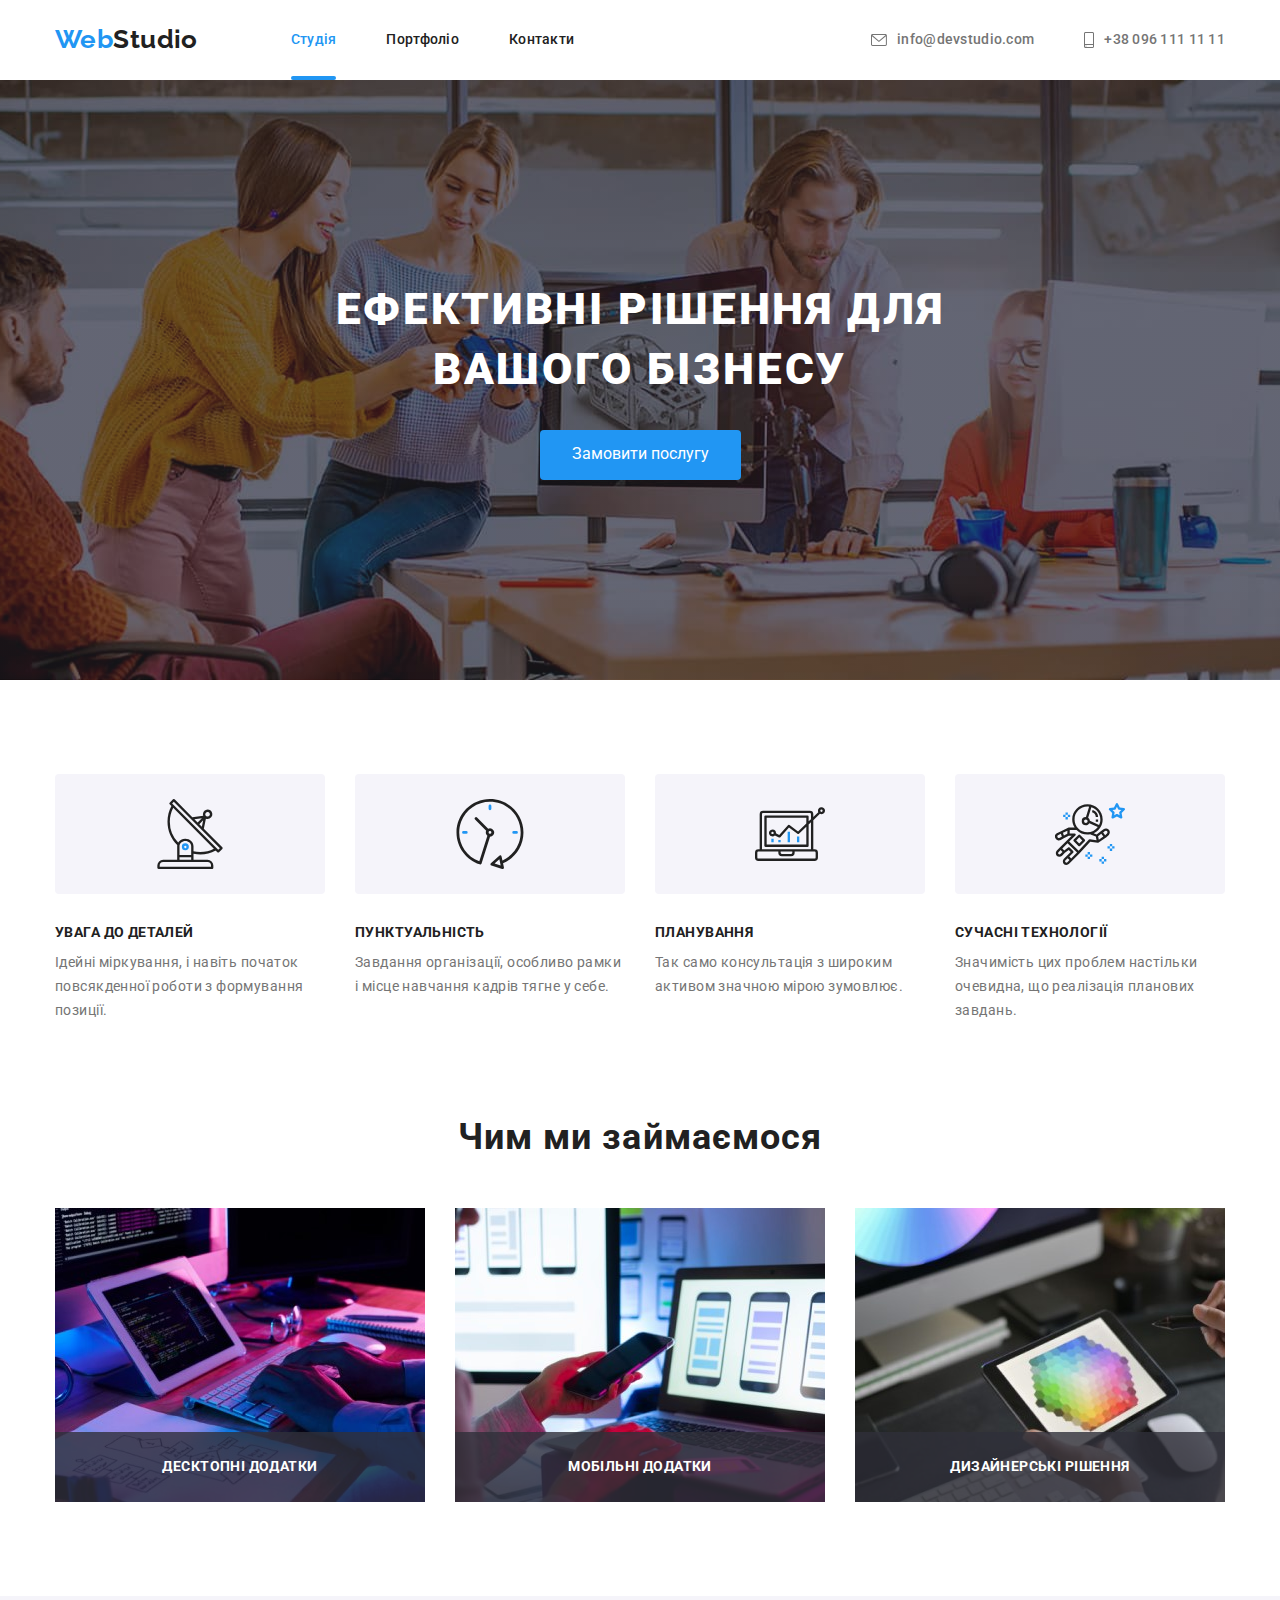
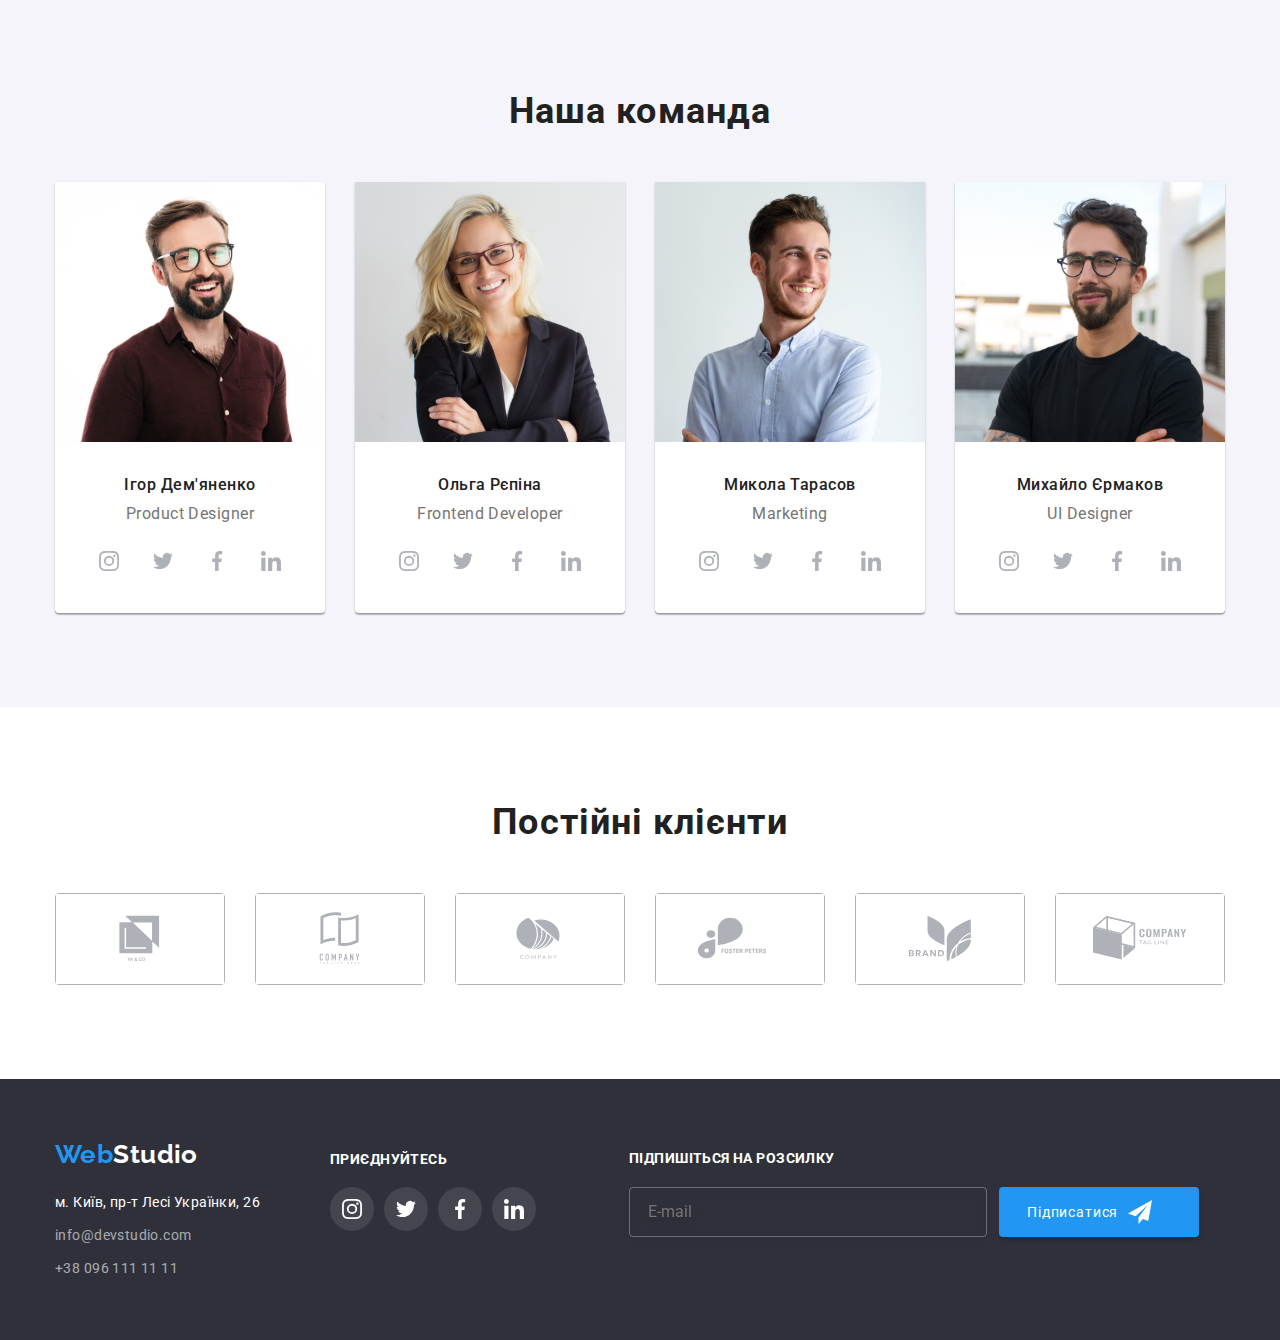
==== index.html @ 91bf2d8b "delete autofocus" ====
<!DOCTYPE html>
<html lang="uk">

<head>
  <meta charset="UTF-8" />
  <meta http-equiv="X-UA-Compatible" content="IE=edge" />
  <meta name="viewport" content="width=device-width, initial-scale=1.0" />
  <title>WebStudio</title>
  <link rel="preconnect" href="https://fonts.googleapis.com" />
  <link rel="preconnect" href="https://fonts.gstatic.com" crossorigin />
  <link href="https://fonts.googleapis.com/css2?family=Raleway:wght@700&family=Roboto:wght@400;500;700;900&display=swap"
    rel="stylesheet" />
  <link rel="stylesheet" href="./modern-normalize.css" />
  <link rel="stylesheet" href="./css/styles.css" />
</head>

<body>

  <header class="page-header">
    <div class="container">
      <a href="./index.html" class="logo page-header__logo">Web<span class="page-header__span">Studio</span></a>
      <nav class="page-header__nav">
        <ul class="page-header__list">
          <li class="page-header__item"><a href="./index.html" class="page-header__link page-header__current">Студія</a>
          </li>
          <li class="page-header__item"><a href="./portfolio.html" class="page-header__link">Портфоліо</a></li>
          <li class="page-header__item"><a href="#" class="page-header__link">Контакти</a></li>
        </ul>
      </nav>

      <div class="page-header__contacts">
        <ul class="page-header__list">
          <li class="page-header__item">
            <a href="mailto:info@devstudio.com" class="page-header__contact"><svg width="16" height="12"
                class="page-header__icon">
                <use href="./images/icons.svg#icon-envelope"></use>
              </svg>info@devstudio.com</a>
          </li>
          <li class="page-header__iteam">
            <a href="tel:+380961111111" class="page-header__contact"><svg width="10" height="16"
                class="page-header__icon">
                <use href="./images/icons.svg#icon-smartphone"></use>
              </svg>+38 096 111 11 11</a>
          </li>
        </ul>
      </div>
    </div>
  </header>

  <main>
    <section class="hero">
      <div class="container">
        <h1 class="hero__title">Ефективні рішення для вашого бізнесу</h1>
        <button data-modal-open type="button" class="button">Замовити послугу</button>
      </div>
    </section>

    <section class="features">
      <div class="container">
        <h2 class="visually-hidden">Наші особливості</h2>
        <ul class="features__list">
          <li class="features__item">
            <div class="features__bg">
              <svg height="70" width="70">
                <use href="./images/icons.svg#icon-antenna"></use>
              </svg>
            </div>
            <h3 class="features__title">Увага до деталей</h3>
            <p class="features__text">
              Ідейні міркування, і навіть початок повсякденної роботи з формування позиції.
            </p>
          </li>
          <li class="features__item">
            <div class="features__bg">
              <svg height="70" width="70">
                <use href="./images/icons.svg#icon-clock"></use>
              </svg>
            </div>
            <h3 class="features__title">Пунктуальність</h3>
            <p class="features__text">
              Завдання організації, особливо рамки і місце навчання кадрів тягне у себе.
            </p>
          </li>
          <li class="features__item">
            <div class="features__bg">
              <svg height="70" width="70">
                <use href="./images/icons.svg#icon-diagram"></use>
              </svg>
            </div>
            <h3 class="features__title">Планування</h3>
            <p class="features__text">
              Так само консультація з широким активом значною мірою зумовлює.
            </p>
          </li>
          <li class="features__item">
            <div class="features__bg">
              <svg height="70" width="70">
                <use href="./images/icons.svg#icon-astronaut"></use>
              </svg>
            </div>
            <h3 class="features__title">Сучасні технології</h3>
            <p class="features__text">
              Значимість цих проблем настільки очевидна, що реалізація планових завдань.
            </p>
          </li>
        </ul>
      </div>
    </section>

    <section class="about">
      <div class="container">
        <h2 class="about__title">Чим ми займаємося</h2>
        <ul class="about__list">
          <li class="about__item">
            <div class="about__img-box">
              <img src="./images/img_1.jpg" alt="Стіл клавіатура листок з блок схемою" width="370" height="294" />
              <p class="about__label">Десктопні додатки</p>
            </div>
          </li>
          <li class="about__item">
            <div class="about__img-box">
              <img src="./images/img_2.jpg" alt="Ноутбук з смарфоном" width="370" height="294" />
              <p class="about__label">Мобільні додатки</p>
            </div>
          </li>
          <li class="about__item">
            <div class="about__img-box">
              <img src="./images/img_3.jpg" alt="Планшет" width="370" height="294" />
              <p class="about__label">Дизайнерські рішення</p>
            </div>
          </li>
        </ul>
      </div>
    </section>

    <section class="team">
      <div class="container">
        <h2 class="team__title">Наша команда</h2>
        <ul class="team__list">
          <li class="team__item">
            <img src="./images/product_designer.jpg" alt="Product Designer" width="270" height="260" />
            <h3 class="team__subtitle">Ігор Дем'яненко</h3>
            <p class="team__text">Product Designer</p>
            <ul class="team__soclinks">
              <li class="team__soc-item">
                <a href="#" class="team__soclink">
                  <svg width="20" height="20" class="team__soc-icon">
                    <use href="./images/icons.svg#icon-instagram"></use>
                  </svg>
                </a>
              </li>
              <li class="team__soc-item">
                <a href="#" class="team__soclink"><svg width="20" height="20" class="team__soc-icon">
                    <use href="./images/icons.svg#icon-twitter"></use>
                  </svg></a>
              </li>
              <li class="team__soc-item">
                <a href="#" class="team__soclink"><svg width="20" height="20" class="team__soc-icon">
                    <use href="./images/icons.svg#icon-facebook"></use>
                  </svg></a>
              </li>
              <li class="team__soc-item">
                <a href="#" class="team__soclink"><svg width="20" height="20" class="team__soc-icon">
                    <use href="./images/icons.svg#icon-linkedin"></use>
                  </svg></a>
              </li>
            </ul>
          </li>
          <li class="team__item">
            <img src="./images/frontend_developer.jpg" alt="Frontend Developer" width="270" height="260" />
            <h3 class="team__subtitle">Ольга Рєпіна</h3>
            <p class="team__text">Frontend Developer</p>
            <ul class="team__soclinks">
              <li class="team__soc-item">
                <a href="#" class="team__soclink">
                  <svg width="20" height="20" class="team__soc-icon">
                    <use href="./images/icons.svg#icon-instagram"></use>
                  </svg>
                </a>
              </li>
              <li class="team__soc-item">
                <a href="#" class="team__soclink"><svg width="20" height="20" class="team__soc-icon">
                    <use href="./images/icons.svg#icon-twitter"></use>
                  </svg></a>
              </li>
              <li class="team__soc-item">
                <a href="#" class="team__soclink"><svg width="20" height="20" class="team__soc-icon">
                    <use href="./images/icons.svg#icon-facebook"></use>
                  </svg></a>
              </li>
              <li class="team__soc-item">
                <a href="#" class="team__soclink"><svg width="20" height="20" class="team__soc-icon">
                    <use href="./images/icons.svg#icon-linkedin"></use>
                  </svg></a>
              </li>
            </ul>
          </li>
          <li class="team__item">
            <img src="./images/marketing.jpg" alt="Marketing" width="270" height="260" />
            <h3 class="team__subtitle">Микола Тарасов</h3>
            <p class="team__text">Marketing</p>
            <ul class="team__soclinks">
              <li class="team__soc-item">
                <a href="#" class="team__soclink">
                  <svg width="20" height="20" class="team__soc-icon">
                    <use href="./images/icons.svg#icon-instagram"></use>
                  </svg>
                </a>
              </li>
              <li class="team__soc-item">
                <a href="#" class="team__soclink"><svg width="20" height="20" class="team__soc-icon">
                    <use href="./images/icons.svg#icon-twitter"></use>
                  </svg></a>
              </li>
              <li class="team__soc-item">
                <a href="#" class="team__soclink"><svg width="20" height="20" class="team__soc-icon">
                    <use href="./images/icons.svg#icon-facebook"></use>
                  </svg></a>
              </li>
              <li class="team__soc-item">
                <a href="#" class="team__soclink"><svg width="20" height="20" class="team__soc-icon">
                    <use href="./images/icons.svg#icon-linkedin"></use>
                  </svg></a>
              </li>
            </ul>
          </li>
          <li class="team__item">
            <img src="./images/ui_designer.jpg" alt="UI Designer" width="270" height="260" />
            <h3 class="team__subtitle">Михайло Єрмаков</h3>
            <p class="team__text">UI Designer</p>
            <ul class="team__soclinks">
              <li class="team__soc-item">
                <a href="#" class="team__soclink">
                  <svg width="20" height="20" class="team__soc-icon">
                    <use href="./images/icons.svg#icon-instagram"></use>
                  </svg>
                </a>
              </li>
              <li class="team__soc-item">
                <a href="#" class="team__soclink"><svg width="20" height="20" class="team__soc-icon">
                    <use href="./images/icons.svg#icon-twitter"></use>
                  </svg></a>
              </li>
              <li class="team__soc-item">
                <a href="#" class="team__soclink"><svg width="20" height="20" class="team__soc-icon">
                    <use href="./images/icons.svg#icon-facebook"></use>
                  </svg></a>
              </li>
              <li class="team__soc-item">
                <a href="#" class="team__soclink"><svg width="20" height="20" class="team__soc-icon">
                    <use href="./images/icons.svg#icon-linkedin"></use>
                  </svg></a>
              </li>
            </ul>
          </li>
        </ul>
      </div>
    </section>

    <!-- Section Постійні клієнти -->

    <section class="clients">
      <div class="container">
        <h2 class="clients__title">Постійні клієнти</h2>
        <ul class="clients__list">
          <li class="clients__item">
            <a href="#" class="clients__link"><svg width="106" height="60" class="clients__icon">
                <use href="./images/icons.svg#icon-logo1"></use>
              </svg></a>
          </li>
          <li class="clients__item">
            <a href="#" class="clients__link"><svg width="106" height="60" class="clients__icon">
                <use href="./images/icons.svg#icon-logo2"></use>
              </svg></a>
          </li>
          <li class="clients__item">
            <a href="#" class="clients__link"><svg width="106" height="60" class="clients__icon">
                <use href="./images/icons.svg#icon-logo3"></use>
              </svg></a>
          </li>
          <li class="clients__item">
            <a href="#" class="clients__link"><svg width="106" height="60" class="clients__icon">
                <use href="./images/icons.svg#icon-logo4"></use>
              </svg></a>
          </li>
          <li class="clients__item">
            <a href="#" class="clients__link"><svg width="106" height="60" class="clients__icon">
                <use href="./images/icons.svg#icon-logo5"></use>
              </svg></a>
          </li>
          <li class="clients__item">
            <a href="#" class="clients__link"><svg width="106" height="60" class="clients__icon">
                <use href="./images/icons.svg#icon-logo6"></use>
              </svg></a>
          </li>
        </ul>
      </div>
    </section>
  </main>

  <!-- Footer -->

  <footer class="page-footer">
    <div class="container page-footer__content">
      <div>
        <a href="./index.html" class="logo page-footer__logo">Web<span class="page-footer__span">Studio</span></a>
        <address>
          <ul>
            <li>
              <a href="https://goo.gl/maps/2g2dMhEdbESGkP2S8" class="page-footer__address">м. Київ, пр-т Лесі Українки,
                26</a>
            </li>
            <li>
              <a href="mailto:info@devstudio.com" class="page-footer__mail">info@devstudio.com</a>
            </li>
            <li>
              <a href="tel:+380961111111" class="page-footer__tel">+38 096 111 11 11</a>
            </li>
          </ul>
        </address>
      </div>

      <div class="page-footer__social">
        <h3 class="page-footer__title">приєднуйтесь</h3>
        <ul class="page-footer__soclist">
          <li class="page-footer__item">
            <a href="#" class="page-footer__soclink">
              <svg width="20" height="20">
                <use href="./images/icons.svg#icon-instagram"></use>
              </svg></a>
          </li>
          <li class="page-footer__item">
            <a href="#" class="page-footer__soclink"><svg width="20" height="20">
                <use href="./images/icons.svg#icon-twitter"></use>
              </svg></a>
          </li>
          <li class="page-footer__item">
            <a href="#" class="page-footer__soclink"><svg width="20" height="20">
                <use href="./images/icons.svg#icon-facebook"></use>
              </svg></a>
          </li>
          <li class="page-footer__item">
            <a href="#" class="page-footer__soclink"><svg width="20" height="20">
                <use href="./images/icons.svg#icon-linkedin"></use>
              </svg></a>
          </li>
        </ul>
      </div>

      <div class="page-footer__mailing">
        <h3 class="page-footer__mailing-title">Підпишіться на розсилку</h3>
        <form class="page-footer__mailing-form">
          <label>
            <input type="email" name="email" id="footer_email" placeholder="E-mail" />
          </label>
          <button type="submit" class="page-footer__mailing-btn">Підписатися<svg width="24" height="24"
              class="page-footer__mailing-icon">
              <use href="./images/icons.svg#icon-icon-send"></use>
            </svg></button>
        </form>
      </div>

    </div>
  </footer>

  <!-- Modal window, pop-up window, (pop-up) -->

  <div class="backdrop is-hidden" data-modal>
    <div class="modal">
      <div class="modal-form">
        <h3 class="email-modal-title">Залиште свої дані, ми вам передзвонимо</h3>
        <form class="modal-form-list">

          <label for="user_name" class="modal-label">Ім'я</label>
          <div class="form-field">
            <input type="text" name="username" id="user_name" class="modal-form-item" /><svg width="18" height="18"
              class="icon-form">
              <use href="./images/icons.svg#icon-person-black-18dp"></use>
            </svg>
          </div>

          <label for="user_tel" class="modal-label">Телефон</label>
          <div class="form-field">
            <input type="tel" name="phone_number" id="user_tel" class="modal-form-item" />
            <svg width="18" height="18" class="icon-form">
              <use href="./images/icons.svg#icon-phone-black-18dp"></use>
            </svg>
          </div>

          <label for="user_email" class="modal-label">Пошта</label>
          <div class="form-field">
            <input type="email" name="email" id="user_email" class="modal-form-item" />
            <svg width="18" height="18" class="icon-form">
              <use href="./images/icons.svg#icon-email-black-18dp"></use>
            </svg>
          </div>

          <label for="text" class="modal-label">Коментар
            <textarea name="feedback" class="modal-form-commit" placeholder="Введіть текст"></textarea>
          </label>

          <input type="checkbox" class="custom-checkbox" id="form-checkbox" name="chekboxform" value="yes" />
          <label for="form-checkbox" class="text-checkbox">Погоджуюся з розсилкою та приймаю <a href="#"
              class="form-link"> Умови
              договору</a></label>

          <button type="submit" class="btn-modal-form">Відправити</button>
        </form>
      </div>
      <button data-modal-close type="button" class="btn-modal"><svg width="11" height="11" class="btn-modal-icon">
          <use href="./images/icons.svg#icon-close-modal"></use>
        </svg>
      </button>
    </div>
  </div>

  <!-- Connect JavaScript to html -->

  <script src="./js/modal.js"></script>
</body>

</html>
---- css/styles.css ----
:root {
  --primary-text-color: #212121;
  --second-text-color: #757575;
  --primary-white-color: #fff;
  --second-blue-color: #2196f3;
}

p,
h1,
h2,
h3,
h4,
h5,
h6 {
  margin: 0px;
}

body {
  font-size: 14px;
  font-family: 'Roboto', sans-serif;
  letter-spacing: 0.03em;
  color: var(--primary-text-color);
  background-color: var(--primary-white-color);
}

a {
  color: inherit;
  text-decoration: none;
}

ul {
  margin: 0;
  padding-left: 0;
  list-style: none;
}

address {
  font-style: normal;
}

section {
  padding-bottom: 94px;
}

footer {
  background: #2f303a;
  color: var(--primary-white-color);
}

.container {
  width: 1200px;
  padding-left: 15px;
  padding-right: 15px;
  margin: 0 auto;
}

/* Header */

header .container {
  display: flex;
  align-items: center;
  justify-content: space-around;
}

.page-header--line {
  border-bottom: 1px solid #ececec;
}

.page-header__list {
  display: flex;
}

.page-header__list > li:not(:last-child) {
  margin-right: 50px;
}

/* Logo */

.logo {
  font-family: 'Raleway';
  font-weight: 700;
  font-size: 26px;
  line-height: 1.19;
  color: var(--second-blue-color);
}

.page-header__logo {
  padding-right: 93px;
  padding-top: 24px;
  padding-bottom: 25px;
}

.page-header__span {
  color: var(--primary-text-color);
}

.page-footer__span {
  color: var(--primary-white-color);
}

/* Header nav */

.page-header__link {
  position: relative;
  display: block;
  padding-top: 32px;
  padding-bottom: 32px;
  font-weight: 500;
  font-size: 14px;
  line-height: 1.14;
  letter-spacing: 0.02em;
  color: var(--primary-text-color);
}

.page-header__link:hover,
.page-header__link:focus {
  color: var(--second-blue-color);
  transition-duration: 250ms;
  transition-timing-function: cubic-bezier(0.4, 0, 0.2, 1);
}

.page-header__link:hover::after,
.page-header__link:focus::after {
  opacity: 1;
  transform: scaleX(1);
}

.page-header__link::after {
  display: block;
  position: absolute;
  content: '';
  left: 0;
  bottom: 0;
  width: 100%;
  height: 4px;
  background: var(--second-blue-color);
  border-radius: 2px;
  opacity: 0;
  transform: scaleX(0);
  transition: transform 250ms cubic-bezier(0.4, 0, 0.2, 1);
}

.page-header__current {
  color: var(--second-blue-color);
}

.page-header__current.page-header__link::after {
  opacity: 1;
  transform: scaleX(1);
}

.page-header__contacts {
  margin-left: auto;
}

.page-header__contact {
  display: flex;
  align-items: center;
  justify-content: center;
  font-family: 'Roboto';
  font-weight: 500;
  font-size: 14px;
  line-height: 1.14;
  letter-spacing: 0.02em;
  color: var(--second-text-color);
  border: none;
}

.page-header__icon {
  margin-right: 10px;
  padding: 0;
  fill: var(--second-text-color);
}

.page-header__contact:hover,
.page-header__contact:focus {
  color: var(--second-blue-color);
  transition-duration: 250ms;
  transition-timing-function: cubic-bezier(0.4, 0, 0.2, 1);
}

.page-header__contact:hover .page-header__icon,
.page-header__contact:focus .page-header__icon {
  fill: var(--second-blue-color);
  transition-duration: 250ms;
  transition-timing-function: cubic-bezier(0.4, 0, 0.2, 1);
}

/* Block hero */

.hero {
  margin: 0;
  padding-top: 200px;
  padding-bottom: 200px;
  text-align: center;
  background: #2f303a;
  background-image: linear-gradient(rgba(47, 48, 58, 0.4), rgba(47, 48, 58, 0.4)),
    url(../images/headerimg.jpg);
  background-repeat: no-repeat;
  background-position: center;
  background-size: cover;
}

.hero__title {
  font-weight: 900;
  font-size: 44px;
  line-height: 1.36;
  margin: auto;
  padding: 0;
  text-align: center;
  letter-spacing: 0.06em;
  text-transform: uppercase;
  max-width: 696px;
  color: var(--primary-white-color);
}

.button {
  background: var(--second-blue-color);
  color: var(--primary-white-color);
  border-radius: 4px;
  border: none;
  padding: 10px 32px 10px 32px;
  cursor: pointer;
  font-size: 16px;
  font-family: 'Roboto';
  text-align: center;
  height: 50px;
  margin-top: 30px;
}

.button:hover,
.button:focus {
  background: #188ce8;
  box-shadow: 0px 4px 4px rgba(0, 0, 0, 0.15);
  color: white;
  transition-duration: 250ms;
  transition-timing-function: cubic-bezier(0.4, 0, 0.2, 1);
}

/* Portfolio button */

.filters {
  display: flex;
  justify-content: center;
  padding-top: 94px;
  padding-bottom: 50px;
}

.filters > li:not(:last-child) {
  margin-right: 8px;
}

.filters__btn {
  background: #f5f4fa;
  color: #212121;
  border-radius: 4px;
  border: none;
  padding: 6px 22px 6px 22px;
  cursor: pointer;
  font-size: 16px;
  font-family: 'Roboto';
  text-align: center;
  height: 38px;
}

.filters__btn:hover,
.filters__btn:focus {
  background: var(--second-blue-color);
  box-shadow: 0px 4px 4px rgba(0, 0, 0, 0.15);
  color: var(--primary-white-color);
  transition-duration: 250ms;
  transition-timing-function: cubic-bezier(0.4, 0, 0.2, 1);
}

/* Block features */

.visually-hidden {
  position: absolute;
  white-space: nowrap;
  width: 1px;
  height: 1px;
  overflow: hidden;
  border: 0;
  padding: 0;
  clip: rect(0 0 0 0);
  clip-path: inset(50%);
  margin: -1px;
}

.features {
  padding-top: 94px;
}

.features__list {
  display: flex;
}

.features__list > li:not(:last-child) {
  margin-right: 30px;
}

.features__item {
  width: 270px;
}

.features__bg {
  display: flex;
  justify-content: center;
  align-items: center;
  height: 120px;
  width: 270px;
  background-color: #f5f4fa;
  margin-bottom: 30px;
  border-radius: 4px;
}

.features__title {
  font-weight: 700;
  font-size: 14px;
  line-height: 16px;
  letter-spacing: 0.03em;
  text-transform: uppercase;
  color: #212121;
}

.features__text {
  font-size: 14px;
  line-height: 24px;
  letter-spacing: 0.03em;
  color: #757575;
  margin-top: 10px;
}

/* Block about */

.about__title {
  font-weight: 700;
  font-size: 36px;
  line-height: 42px;
  text-align: center;
  letter-spacing: 0.03em;
  color: #212121;
  padding-bottom: 50px;
}

.about__list {
  display: flex;
}

.about__list > li:not(:last-child) {
  margin-right: 30px;
}

.about__item {
  position: relative;
  display: flex;
}

.about__img-box {
  display: flex;
}

.about__label {
  position: absolute;
  bottom: 0;
  padding-top: 27px;
  padding-bottom: 27px;
  width: 100%;
  font-weight: 700;
  line-height: 1.14;
  text-align: center;
  letter-spacing: 0.03em;
  text-transform: uppercase;
  color: var(--primary-white-color);
  background-color: rgba(47, 48, 58, 0.8);
}

/* Block team */

.team {
  background: #f5f4fa;
}

.team__title {
  font-weight: 700;
  font-size: 36px;
  line-height: 42px;
  text-align: center;
  letter-spacing: 0.03em;
  color: #212121;
  padding-bottom: 50px;
  padding-top: 94px;
}

.team__list {
  display: flex;
}

.team__list > li:not(:last-child) {
  margin-right: 30px;
}

.team__item {
  background: var(--primary-white-color);
  box-shadow: 0px 1px 3px rgba(0, 0, 0, 0.12), 0px 1px 1px rgba(0, 0, 0, 0.14),
    0px 2px 1px rgba(0, 0, 0, 0.2);
  border-radius: 0px 0px 4px 4px;
  text-align: center;
  padding-bottom: 30px;
  border-top: initial;
}

.team__subtitle {
  font-weight: 500;
  font-size: 16px;
  line-height: 19px;
  text-align: center;
  letter-spacing: 0.03em;
  color: #212121;
  padding-bottom: 10px;
  padding-top: 30px;
}

.team__text {
  font-weight: 400;
  font-size: 16px;
  line-height: 19px;
  text-align: center;
  letter-spacing: 0.03em;
  color: #757575;
  margin-bottom: 16px;
}

/* Block social links */

.team__soclinks {
  display: flex;
  justify-content: center;
  align-items: center;
}

.team__soc-item {
  width: 44px;
  height: 44px;
}

.team__soc-item:not(:last-child) {
  margin-right: 10px;
}

.team__soclink {
  width: 100%;
  height: 100%;
  display: flex;
  background-color: var(--primary-white-color);
  border-radius: 50%;
  justify-content: center;
  align-items: center;
}

.team__soclink:hover,
.team__soclink:focus {
  background-color: var(--second-blue-color);
  transition-duration: 250ms;
  transition-timing-function: cubic-bezier(0.4, 0, 0.2, 1);
}

.team__soclink:hover .team__soc-icon,
.team__soclink:focus .team__soc-icon {
  fill: var(--primary-white-color);
  transition-duration: 250ms;
  transition-timing-function: cubic-bezier(0.4, 0, 0.2, 1);
}

.team__soc-icon {
  fill: #afb1b8;
}

/* Block clients*/

.clients__title {
  font-weight: 700;
  font-size: 36px;
  line-height: 42px;
  text-align: center;
  letter-spacing: 0.03em;
  color: #212121;
  padding-bottom: 50px;
  padding-top: 94px;
}

.clients__list {
  display: flex;
  justify-content: center;
  align-items: center;
}

.clients__item {
  width: 170px;
  height: 92px;
  border: 1px solid #afb1b8;
  border-radius: 4px;
}

.clients__item:not(:last-child) {
  margin-right: 30px;
}

.clients__item:hover,
.clients__item:focus {
  border-color: var(--second-blue-color);
  transition-duration: 250ms;
  transition-timing-function: cubic-bezier(0.4, 0, 0.2, 1);
}

.clients__link {
  width: 100%;
  height: 100%;
  display: flex;
  background-color: var(--primary-white-color);
  color: #afb1b8;
  justify-content: center;
  align-items: center;
}

.clients__icon {
  fill: currentColor;
}

.clients__link:hover .clients__icon,
.clients__link:focus .clients__icon {
  fill: var(--second-blue-color);
  transition-duration: 250ms;
  transition-timing-function: cubic-bezier(0.4, 0, 0.2, 1);
}

/* Block */

.grid {
  display: flex;
  flex-wrap: wrap;
  column-gap: 30px;
  row-gap: 30px;
}

.grid__item {
  flex-basis: calc((100% - 60px) / 3);
}

.grid__item {
  display: block;
}

.grid__item:hover,
.grid__item:focus {
  box-shadow: 0px 1px 1px rgba(0, 0, 0, 0.12), 0px 4px 4px rgba(0, 0, 0, 0.06),
    1px 4px 6px rgba(0, 0, 0, 0.16);
  transition-duration: 250ms;
  transition-timing-function: cubic-bezier(0.4, 0, 0.2, 1);
}

.product__name {
  max-width: 370px;
  font-size: 18px;
  line-height: 36px;
  letter-spacing: 0.06em;
}

.product__tag {
  max-width: 370px;
  font-weight: 400;
  font-size: 16px;
  line-height: 30px;
  letter-spacing: 0.03em;
  color: #757575;
}

.grid__style {
  padding: 20px 24px 20px 24px;
  background: var(--primary-white-color);
  border: 1px solid #eeeeee;
  border-top-style: none;
}

.page-footer__content {
  display: flex;
}

.page-footer__logo {
  display: block;
  padding-top: 60px;
  padding-bottom: 20px;
}

.page-footer__address {
  display: block;
  padding-bottom: 9px;
  font-weight: 400;
  font-size: 14px;
  line-height: 24px;
  letter-spacing: 0.03em;
  color: var(--primary-white-color);
}

.page-footer__tel {
  display: block;
  padding-bottom: 60px;
  font-weight: 400;
  font-size: 14px;
  line-height: 24px;
  letter-spacing: 0.03em;
  color: rgba(255, 255, 255, 0.6);
}

.page-footer__mail {
  display: block;
  padding-bottom: 9px;
  font-weight: 400;
  font-size: 14px;
  line-height: 24px;
  letter-spacing: 0.03em;
  color: rgba(255, 255, 255, 0.6);
}

.page-footer__social {
  margin-top: 72px;
  margin-left: 70px;
  margin-bottom: 100px;
}

.page-footer__title {
  font-weight: 700;
  font-size: 14px;
  line-height: 16px;
  letter-spacing: 0.03em;
  text-transform: uppercase;
  color: var(--primary-white-color);
}

.page-footer__title {
  display: flex;
  margin-bottom: 20px;
}

.page-footer__soclist {
  display: flex;
  justify-content: center;
  align-items: center;
}

.page-footer__item {
  width: 44px;
  height: 44px;
}

.page-footer__item:not(:last-child) {
  margin-right: 10px;
}

.page-footer__soclink {
  width: 100%;
  height: 100%;
  display: flex;
  background-color: rgba(255, 255, 255, 0.1);
  fill: var(--primary-white-color);
  border-radius: 50%;
  justify-content: center;
  align-items: center;
}

.page-footer__soclink:hover,
.page-footer__soclink:focus {
  background-color: var(--second-blue-color);
  transition-duration: 250ms;
  transition-timing-function: cubic-bezier(0.4, 0, 0.2, 1);
}

.page-footer__mailing-form {
  display: flex;
  align-items: center;
  text-align: center;
  letter-spacing: 0.06em;
}

#footer_email {
  width: 358px;
  height: 50px;
  background-color: transparent;
  border: 1px solid rgba(255, 255, 255, 0.3);
  filter: drop-shadow(0px 4px 4px rgba(0, 0, 0, 0.15));
  border-radius: 4px;
  color: #fff;
  padding: 18px;
  margin-right: 12px;
  font-size: 16px;
}

/* Синій оверлей з текстом на картках сторінки Портфоліо */

.grid__box {
  position: relative;
  overflow: hidden;
}

.grid__overlay {
  position: absolute;
  width: 100%;
  height: 100%;
  background-color: rgba(33, 150, 243, 0.9);
  transform: translateY(101%);
  transition: transform 250ms;
}

.grid__box:hover .grid__overlay,
.grid__box:focus .grid__overlay {
  transform: translateY(0);
  transition-duration: 250ms;
  transition-timing-function: cubic-bezier(0.4, 0, 0.2, 1);
}

.grid__box-link:focus .grid__overlay {
  transform: translateY(0);
  transition-duration: 250ms;
  transition-timing-function: cubic-bezier(0.4, 0, 0.2, 1);
}

/* !-- Modal window, pop-up window, (pop-up) -- */

.backdrop {
  position: fixed;
  top: 0;
  left: 0;
  width: 100%;
  height: 100%;
  background-color: rgba(0, 0, 0, 0.2);
  transition: 250ms;
  transition-timing-function: cubic-bezier(0.4, 0, 0.2, 1);
}

.backdrop.is-hidden {
  opacity: 0;
  pointer-events: none;
}

.backdrop.is-hidden .modal {
  transform: translate(-50%, -50%) scale(0) translate(0, 100%) rotate(150deg);
  transition: 250ms;
  transition-timing-function: cubic-bezier(0.4, 0, 0.2, 1);
}

.modal {
  position: relative;
  left: 50%;
  top: 50%;
  transform: translate(-50%, -50%);
  width: 528px;
  min-height: 581px;
  padding: 40px;
  background: var(--primary-white-color);
  box-shadow: 0px 1px 3px rgba(0, 0, 0, 0.12), 0px 1px 1px rgba(0, 0, 0, 0.14),
    0px 2px 1px rgba(0, 0, 0, 0.2);
  border-radius: 4px;
  transition: 250ms;
  transition-timing-function: cubic-bezier(0.4, 0, 0.2, 1);
}

.email-modal-title {
  font-weight: 700;
  font-size: 20px;
  line-height: 1.15;
  text-align: center;
  letter-spacing: 0.03em;
  color: #212121;
  width: 100%;
  padding: 10px;
}

.modal-form-item {
  height: 40px;
  width: 100%;
  border: 1px solid rgba(33, 33, 33, 0.2);
  border-radius: 4px;
  padding-left: 42px;
  margin-top: 4px;
  margin-bottom: 10px;
  cursor: pointer;
}

.form-field {
  position: relative;
}

.form-field:focus-within {
  fill: var(--second-blue-color);
  transition: 250ms;
  transition-timing-function: cubic-bezier(0.4, 0, 0.2, 1);
}

.form-field:hover {
  fill: var(--second-blue-color);
  transition: 250ms;
  transition-timing-function: cubic-bezier(0.4, 0, 0.2, 1);
}

.modal-form-item:hover,
.modal-form-item:focus {
  border-color: var(--second-blue-color);
  outline: none;
  transition: 250ms;
  transition-timing-function: cubic-bezier(0.4, 0, 0.2, 1);
}

.modal-form-commit:hover,
.modal-form-commit:focus {
  border-color: #2196f3;
  outline: none;
  transition: 250ms;
  transition-timing-function: cubic-bezier(0.4, 0, 0.2, 1);
}

.icon-form {
  position: absolute;
  top: 25%;
  left: 12px;
}

.modal-form-commit {
  height: 120px;
  width: 100%;
  border: 1px solid rgba(33, 33, 33, 0.2);
  border-radius: 4px;
  cursor: pointer;
  margin-top: 4px;
  margin-bottom: 20px;
  resize: none;
}

.modal-form-commit {
  padding-top: 12px;
  padding-left: 16px;
  font-weight: 400;
  font-size: 12px;
  line-height: 1.16;
  letter-spacing: 0.01em;
  color: rgba(117, 117, 117, 0.5);
}

.modal-label {
  font-weight: 400;
  font-size: 12px;
  line-height: 1.16;
  letter-spacing: 0.01em;

  color: #757575;
}

.btn-modal-form {
  margin-left: 124px;
  margin-top: 30px;
  width: 200px;
  height: 50px;
  color: #fff;
  background: #2196f3;
  border-radius: 4px;
  cursor: pointer;
  border-color: transparent;
}

.btn-modal-form:hover,
.btn-modal-form:focus {
  box-shadow: 0px 4px 4px rgba(0, 0, 0, 0.15);
  transition: 250ms;
  transition-timing-function: cubic-bezier(0.4, 0, 0.2, 1);
}

.btn-modal {
  position: absolute;
  right: 8px;
  top: 8px;
  height: 30px;
  width: 30px;
  cursor: pointer;
  border-radius: 50%;
  border: 1px solid #afb1b8;
  background-color: transparent;
  display: flex;
  align-items: center;
  justify-content: center;
}

.btn-modal:hover,
.btn-modal:focus {
  fill: #2196f3;
  outline: none;
  transition: 250ms;
  transition-timing-function: cubic-bezier(0.4, 0, 0.2, 1);
}

/* stylization checkbox */

.custom-checkbox {
  position: absolute;
  z-index: -1;
  opacity: 0;
}

.custom-checkbox + label {
  display: inline-flex;
  align-items: center;
  padding-left: 14px;
  user-select: none;
}
.custom-checkbox + label::before {
  content: '';
  display: inline-block;
  width: 16px;
  height: 15px;
  flex-shrink: 0;
  flex-grow: 0;
  border: 2px solid #212121;
  border-radius: 2px;
  margin-right: 8px;
  cursor: pointer;
  background-repeat: no-repeat;
  background-position: center center;
  background-size: 50% 50%;
}

.custom-checkbox:hover + label::before,
.custom-checkbox:focus + label::before {
  border-color: var(--second-blue-color);
  transition: 250ms;
  transition-timing-function: cubic-bezier(0.4, 0, 0.2, 1);
}

.custom-checkbox:checked + label::before {
  background-size: contain;
  background-origin: border-box;
  border-color: transparent;
  background-image: url(../images/icon_check.svg);
}

.text-checkbox {
  height: 24px;
  font-weight: 400;
  font-size: 14px;
  line-height: 1.71;
  letter-spacing: 0.03em;
  color: #757575;
}

.form-link {
  margin-left: 4px;
  text-decoration-line: underline;
  color: #2196f3;
}

/* email-input */

.page-footer__mailing {
  padding-top: 72px;
  padding-left: 93px;
}

.page-footer__mailing-title {
  padding-bottom: 20px;
  font-weight: 700;
  font-size: 14px;
  line-height: 1.14;
  letter-spacing: 0.03em;
  text-transform: uppercase;
  color: #ffffff;
}

.page-footer__mailing-btn {
  display: flex;
  align-items: center;
  text-align: center;
  letter-spacing: 0.06em;
  padding-left: 28px;
  width: 200px;
  height: 50px;
  border: none;
  color: var(--primary-white-color);
  background: #2196f3;
  box-shadow: 0px 4px 4px rgba(0, 0, 0, 0.15);
  border-radius: 4px;
  cursor: pointer;
}

.page-footer__mailing-icon {
  margin-left: 10px;
}
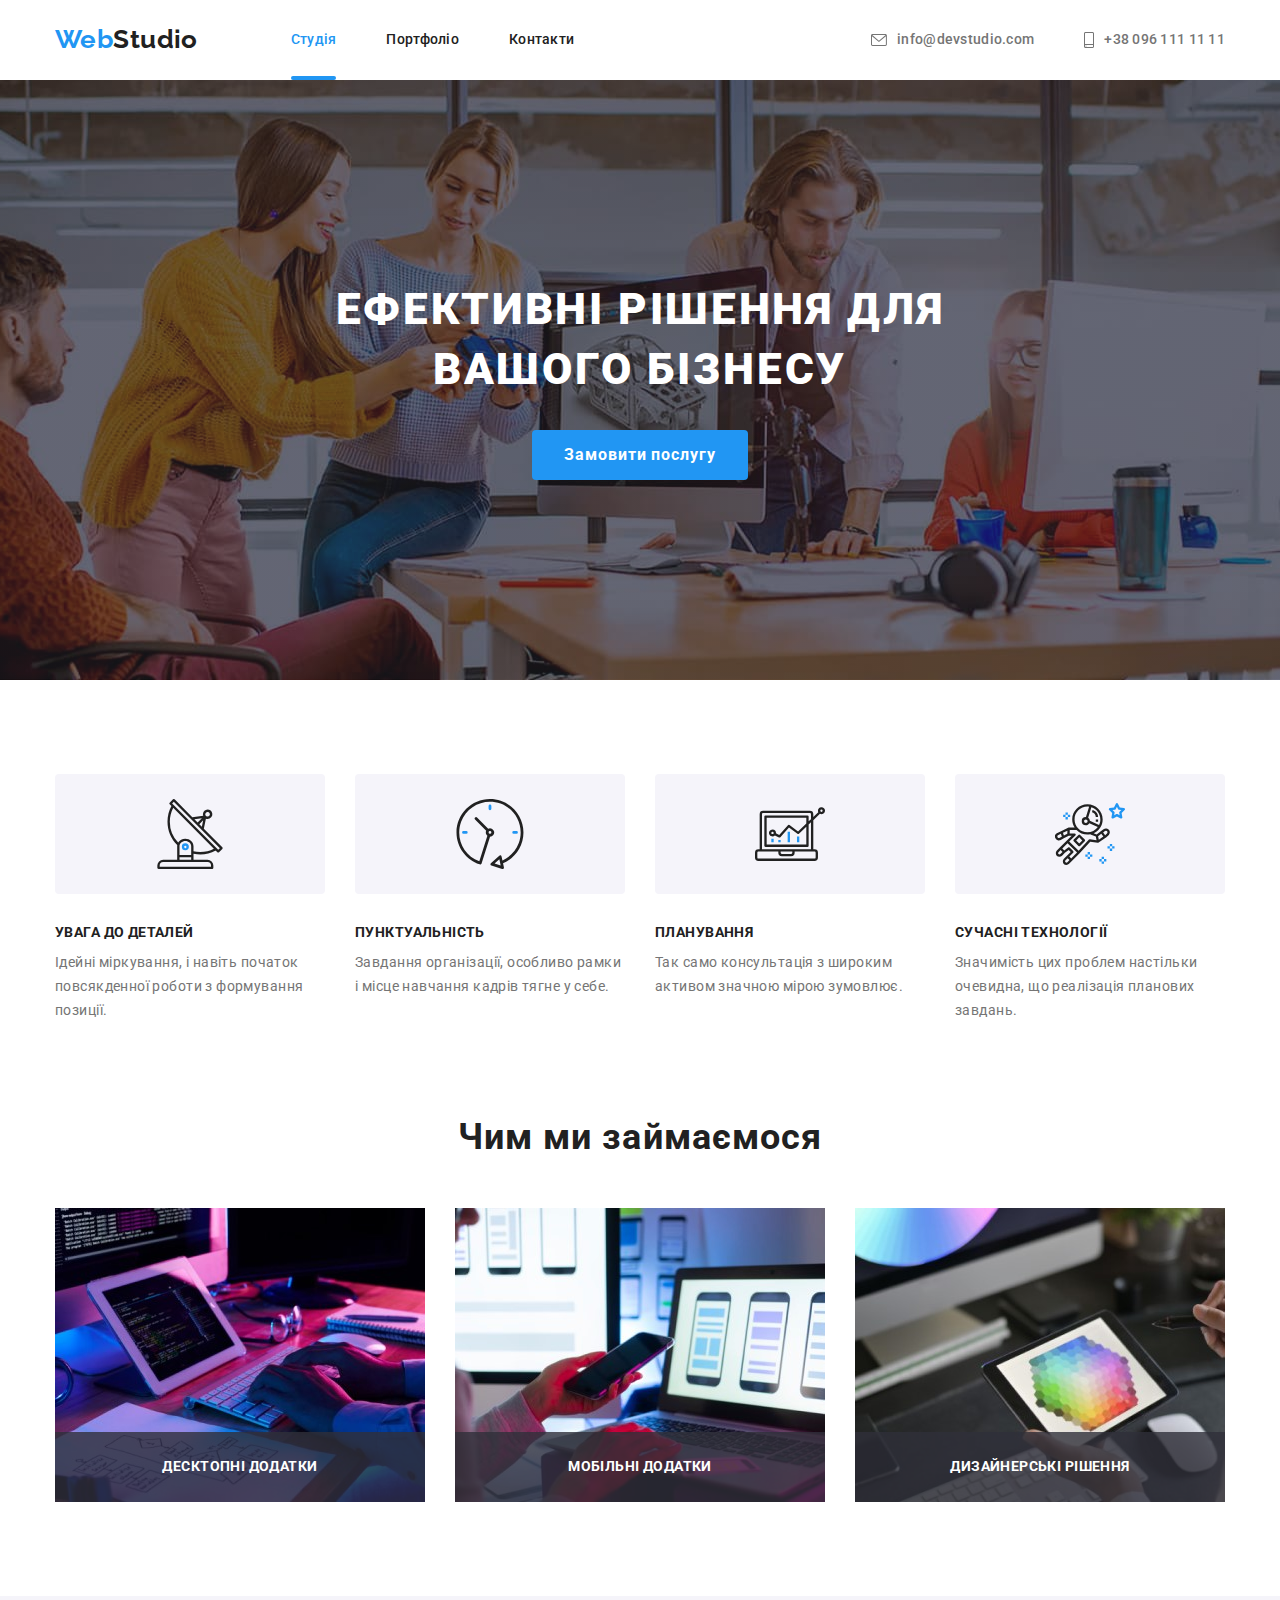
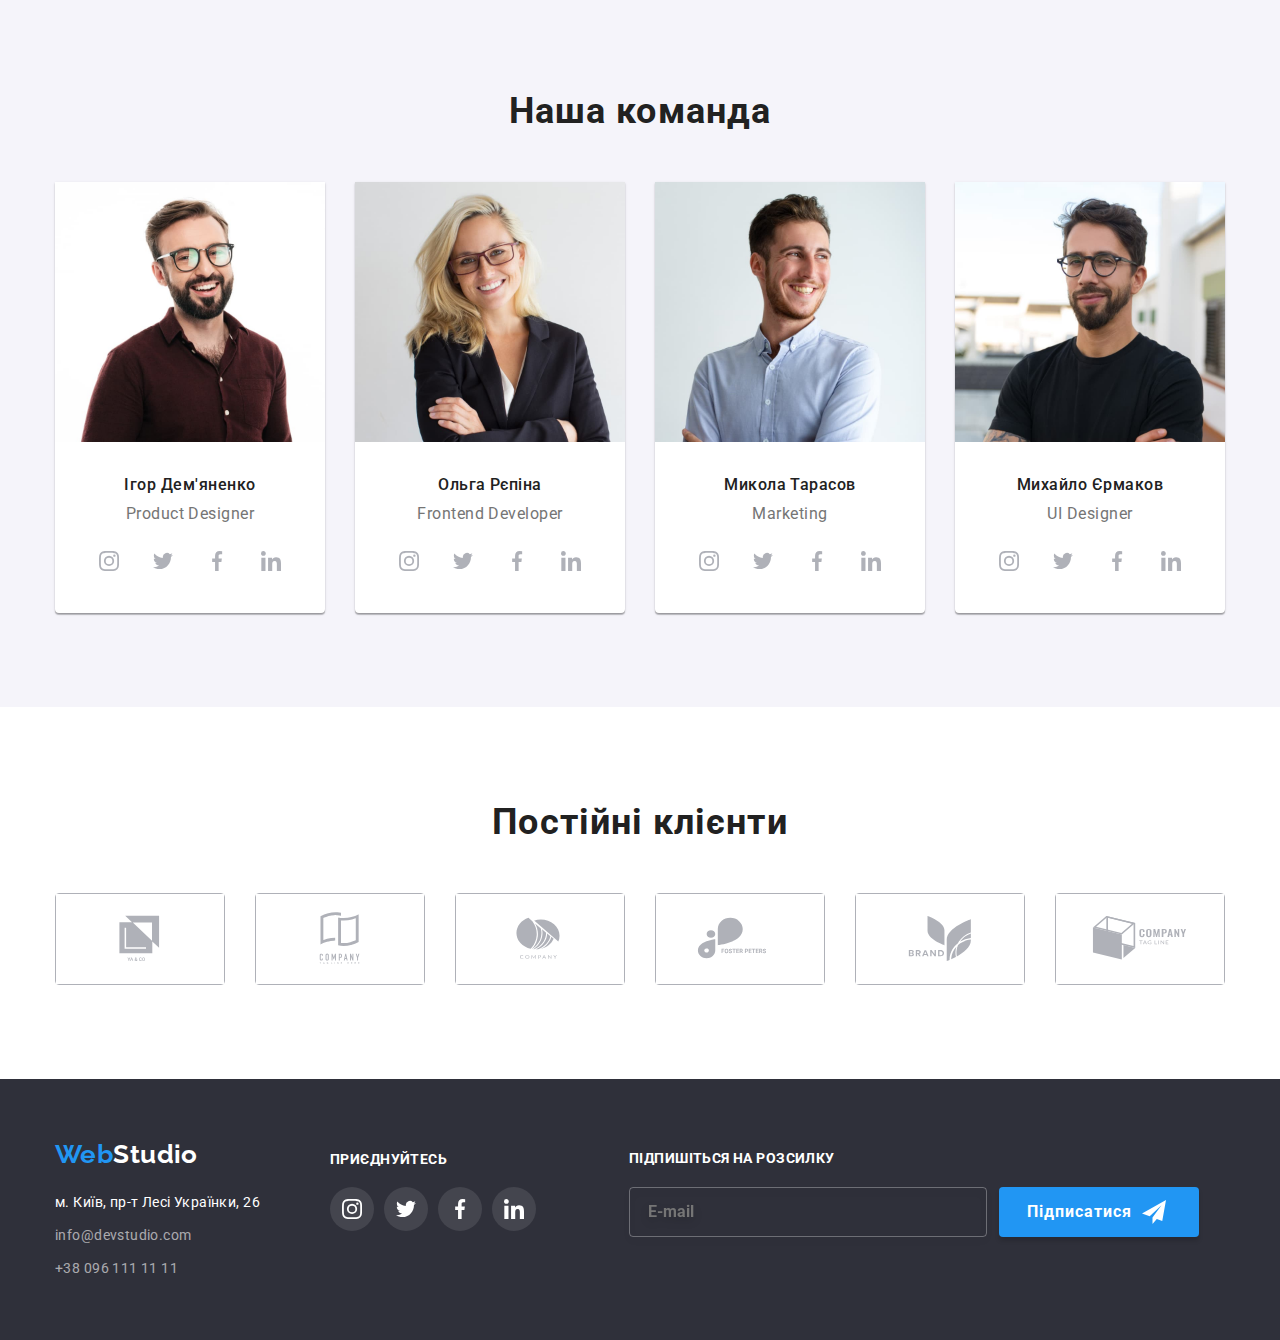
==== commit c17084c7: "edit" ====
--- a/index.html
+++ b/index.html
@@ -11,11 +11,10 @@
   <link href="https://fonts.googleapis.com/css2?family=Raleway:wght@700&family=Roboto:wght@400;500;700;900&display=swap"
     rel="stylesheet" />
   <link rel="stylesheet" href="./modern-normalize.css" />
-  <link rel="stylesheet" href="./css/styles.css" />
+  <link rel="stylesheet" href="./css/main.min.css" />
 </head>
 
 <body>
-
   <header class="page-header">
     <div class="container">
       <a href="./index.html" class="logo page-header__logo">Web<span class="page-header__span">Studio</span></a>
@@ -24,7 +23,7 @@
           <li class="page-header__item"><a href="./index.html" class="page-header__link page-header__current">Студія</a>
           </li>
           <li class="page-header__item"><a href="./portfolio.html" class="page-header__link">Портфоліо</a></li>
-          <li class="page-header__item"><a href="#" class="page-header__link">Контакти</a></li>
+          <li class="page-header__item"><a href="#contacts" class="page-header__link">Контакти</a></li>
         </ul>
       </nav>
 
@@ -301,7 +300,8 @@
   <!-- Footer -->
 
   <footer class="page-footer">
-    <div class="container page-footer__content">
+    <a name="contacts"></a>
+    <div class="container page-footer__contacts">
       <div>
         <a href="./index.html" class="logo page-footer__logo">Web<span class="page-footer__span">Studio</span></a>
         <address>
@@ -367,47 +367,43 @@
 
   <div class="backdrop is-hidden" data-modal>
     <div class="modal">
-      <div class="modal-form">
-        <h3 class="email-modal-title">Залиште свої дані, ми вам передзвонимо</h3>
-        <form class="modal-form-list">
-
-          <label for="user_name" class="modal-label">Ім'я</label>
-          <div class="form-field">
-            <input type="text" name="username" id="user_name" class="modal-form-item" /><svg width="18" height="18"
-              class="icon-form">
+      <div class="modal__form">
+        <h3 class="modal__title">Залиште свої дані, ми вам передзвонимо</h3>
+        <form class="modal__set">
+          <label for="user_name" class="modal__label">Ім'я</label>
+          <div class="modal__input-group">
+            <input type="text" name="username" id="user_name" class="modal__input" /><svg width="18" height="18"
+              class="modal__icon">
               <use href="./images/icons.svg#icon-person-black-18dp"></use>
             </svg>
           </div>
-
-          <label for="user_tel" class="modal-label">Телефон</label>
-          <div class="form-field">
-            <input type="tel" name="phone_number" id="user_tel" class="modal-form-item" />
-            <svg width="18" height="18" class="icon-form">
+          <label for="user_tel" class="modal__label">Телефон</label>
+          <div class="modal__input-group">
+            <input type="tel" name="phone_number" id="user_tel" class="modal__input" />
+            <svg width="18" height="18" class="modal__icon">
               <use href="./images/icons.svg#icon-phone-black-18dp"></use>
             </svg>
           </div>
-
-          <label for="user_email" class="modal-label">Пошта</label>
-          <div class="form-field">
-            <input type="email" name="email" id="user_email" class="modal-form-item" />
-            <svg width="18" height="18" class="icon-form">
+          <label for="user_email" class="modal__label">Пошта</label>
+          <div class="modal__input-group">
+            <input type="email" name="email" id="user_email" class="modal__input" />
+            <svg width="18" height="18" class="modal__icon">
               <use href="./images/icons.svg#icon-email-black-18dp"></use>
             </svg>
           </div>
-
-          <label for="text" class="modal-label">Коментар
-            <textarea name="feedback" class="modal-form-commit" placeholder="Введіть текст"></textarea>
+          <label for="text" class="modal__label">Коментар
+            <textarea name="feedback" class="modal__commit" placeholder="Введіть текст"></textarea>
           </label>
-
-          <input type="checkbox" class="custom-checkbox" id="form-checkbox" name="chekboxform" value="yes" />
-          <label for="form-checkbox" class="text-checkbox">Погоджуюся з розсилкою та приймаю <a href="#"
-              class="form-link"> Умови
-              договору</a></label>
-
-          <button type="submit" class="btn-modal-form">Відправити</button>
+          <label for="form-checkbox" class="checkbox">
+            <input type="checkbox" class="checkbox__input" id="form-checkbox" name="chekboxform" value="yes" />
+            <span class="checkbox__text">Погоджуюся з розсилкою та приймаю <a href="#" class="checkbox__link"> Умови
+                договору</a></span>
+          </label>
+          <button type="submit" class="modal__btn">Відправити</button>
         </form>
       </div>
-      <button data-modal-close type="button" class="btn-modal"><svg width="11" height="11" class="btn-modal-icon">
+      <button data-modal-close type="button" class="modal__btn-close"><svg width="11" height="11"
+          class="modal__btn-close-icon">
           <use href="./images/icons.svg#icon-close-modal"></use>
         </svg>
       </button>
--- a/css/main.min.css
+++ b/css/main.min.css
@@ -0,0 +1 @@
+p,h1,h2,h3,h4,h5,h6{margin:0px}body{font-size:14px;font-family:"Roboto",sans-serif;letter-spacing:.03em;color:#212121;background-color:#fff}a{color:inherit;text-decoration:none}ul{margin:0;padding-left:0;list-style:none}address{font-style:normal}section{padding-bottom:94px}footer{background:#2f303a;color:#fff}.container{width:1200px;padding-left:15px;padding-right:15px;margin:0 auto}header .container{display:flex;align-items:center;justify-content:space-around}.page-header--line{border-bottom:1px solid #ececec}.page-header__list{display:flex}.page-header__list>li:not(:last-child){margin-right:50px}.logo{font-family:"Raleway";font-weight:700;font-size:26px;line-height:1.19;color:#2196f3}.page-header__logo{padding-right:93px;padding-top:24px;padding-bottom:25px}.page-header__span{color:#212121}.page-footer__span{color:#fff}.page-header__link{position:relative;display:block;padding-top:32px;padding-bottom:32px;font-weight:500;font-size:14px;line-height:1.14;letter-spacing:.02em;color:#212121}.page-header__link:hover,.page-header__link:focus{color:#2196f3;transition-duration:250ms;transition-timing-function:cubic-bezier(0.4, 0, 0.2, 1)}.page-header__link:hover::after,.page-header__link:focus::after{opacity:1;transform:scaleX(1)}.page-header__link::after{display:block;position:absolute;content:"";left:0;bottom:0;width:100%;height:4px;background:#2196f3;border-radius:2px;opacity:0;transform:scaleX(0);transition:transform 250ms cubic-bezier(0.4, 0, 0.2, 1)}.page-header__current{color:#2196f3}.page-header__current.page-header__link::after{opacity:1;transform:scaleX(1)}.page-header__contacts{margin-left:auto}.page-header__contact{display:flex;align-items:center;justify-content:center;font-family:"Roboto";font-weight:500;font-size:14px;line-height:1.14;letter-spacing:.02em;color:#757575;border:none}.page-header__contact:hover,.page-header__contact:focus{color:#2196f3;transition-duration:250ms;transition-timing-function:cubic-bezier(0.4, 0, 0.2, 1)}.page-header__contact:hover .page-header__icon,.page-header__contact:focus .page-header__icon{fill:#2196f3;transition-duration:250ms;transition-timing-function:cubic-bezier(0.4, 0, 0.2, 1)}.page-header__icon{margin-right:10px;padding:0;fill:#757575}.hero{margin:0;padding-top:200px;padding-bottom:200px;text-align:center;background:#2f303a;background-image:linear-gradient(rgba(47, 48, 58, 0.4), rgba(47, 48, 58, 0.4)),url(../images/headerimg.jpg);background-repeat:no-repeat;background-position:center;background-size:cover}.hero__title{font-weight:900;font-size:44px;line-height:1.36;margin:auto;padding:0;text-align:center;letter-spacing:.06em;text-transform:uppercase;max-width:696px;color:#fff}.button{background:#2196f3;color:#fff;border-radius:4px;border:none;padding:10px 32px;cursor:pointer;font-family:"Roboto";font-weight:700;font-size:16px;line-height:1.87;letter-spacing:.06em;align-items:center;text-align:center;height:50px;margin-top:30px}.button:hover,.button:focus{background:#188ce8;box-shadow:0px 4px 4px rgba(0,0,0,.15);color:#fff;transition-duration:250ms;transition-timing-function:cubic-bezier(0.4, 0, 0.2, 1)}.visually-hidden{position:absolute;white-space:nowrap;width:1px;height:1px;overflow:hidden;border:0;padding:0;clip:rect(0 0 0 0);-webkit-clip-path:inset(50%);clip-path:inset(50%);margin:-1px}.features{padding-top:94px}.features__list{display:flex}.features__list>li:not(:last-child){margin-right:30px}.features__item{width:270px}.features__bg{display:flex;justify-content:center;align-items:center;height:120px;width:270px;background-color:#f5f4fa;margin-bottom:30px;border-radius:4px}.features__title{font-weight:700;font-size:14px;line-height:16px;letter-spacing:.03em;text-transform:uppercase;color:#212121}.features__text{font-weight:400;font-size:14px;line-height:24px;letter-spacing:.03em;color:#757575;margin-top:10px}.about__title{font-weight:700;font-size:36px;line-height:42px;text-align:center;letter-spacing:.03em;color:#212121;padding-bottom:50px}.about__list{display:flex}.about__list>li:not(:last-child){margin-right:30px}.about__item{position:relative;display:flex}.about__img-box{display:flex}.about__label{position:absolute;bottom:0;padding-top:27px;padding-bottom:27px;width:100%;font-weight:700;line-height:1.14;text-align:center;letter-spacing:.03em;text-transform:uppercase;color:#fff;background-color:rgba(47,48,58,.8)}.team{background:#f5f4fa}.team__title{font-weight:700;font-size:36px;line-height:42px;text-align:center;letter-spacing:.03em;color:#212121;padding-bottom:50px;padding-top:94px}.team__list{display:flex}.team__list>li:not(:last-child){margin-right:30px}.team__item{background:#fff;box-shadow:0px 1px 3px rgba(0,0,0,.12),0px 1px 1px rgba(0,0,0,.14),0px 2px 1px rgba(0,0,0,.2);border-radius:0px 0px 4px 4px;text-align:center;padding-bottom:30px;border-top:initial}.team__subtitle{font-weight:500;font-size:16px;line-height:19px;text-align:center;letter-spacing:.03em;color:#212121;padding-bottom:10px;padding-top:30px}.team__text{font-weight:400;font-size:16px;line-height:19px;text-align:center;letter-spacing:.03em;color:#757575;margin-bottom:16px}.team__soclinks{display:flex;justify-content:center;align-items:center}.team__soc-item{width:44px;height:44px}.team__soc-item:not(:last-child){margin-right:10px}.team__soclink{width:100%;height:100%;display:flex;background-color:#fff;border-radius:50%;justify-content:center;align-items:center}.team__soclink:hover,.team__soclink:focus{background-color:#2196f3;transition-duration:250ms;transition-timing-function:cubic-bezier(0.4, 0, 0.2, 1)}.team__soclink:hover .team__soc-icon,.team__soclink:focus .team__soc-icon{fill:#fff;transition-duration:250ms;transition-timing-function:cubic-bezier(0.4, 0, 0.2, 1)}.team__soc-icon{fill:#afb1b8}.clients__title{font-weight:700;font-size:36px;line-height:42px;text-align:center;letter-spacing:.03em;color:#212121;padding-bottom:50px;padding-top:94px}.clients__list{display:flex;justify-content:center;align-items:center}.clients__item{width:170px;height:92px;border:1px solid #afb1b8;border-radius:4px}.clients__item:hover,.clients__item:focus{border-color:#2196f3;transition-duration:250ms;transition-timing-function:cubic-bezier(0.4, 0, 0.2, 1)}.clients__item:not(:last-child){margin-right:30px}.clients__link{width:100%;height:100%;display:flex;background-color:#fff;color:#afb1b8;justify-content:center;align-items:center}.clients__link:hover .clients__icon,.clients__link:focus .clients__icon{fill:#2196f3;transition-duration:250ms;transition-timing-function:cubic-bezier(0.4, 0, 0.2, 1)}.clients__icon{fill:currentColor}.filters{display:flex;justify-content:center;padding-top:94px;padding-bottom:50px}.filters>li:not(:last-child){margin-right:8px}.filters__btn{background:#f5f4fa;color:#212121;border-radius:4px;border:none;padding:6px 22px 6px 22px;cursor:pointer;font-weight:500;font-size:16px;font-family:"Roboto";text-align:center;height:38px}.filters__btn:hover,.filters__btn:focus{background:#2196f3;box-shadow:0px 4px 4px rgba(0,0,0,.15);color:#fff;transition-duration:250ms;transition-timing-function:cubic-bezier(0.4, 0, 0.2, 1)}.grid{display:flex;flex-wrap:wrap;-moz-column-gap:30px;column-gap:30px;row-gap:30px}.grid__item{flex-basis:calc((100% - 60px)/3)}.grid__item{display:block}.grid__item:hover,.grid__item:focus{box-shadow:0px 1px 1px rgba(0,0,0,.12),0px 4px 4px rgba(0,0,0,.06),1px 4px 6px rgba(0,0,0,.16);transition-duration:250ms;transition-timing-function:cubic-bezier(0.4, 0, 0.2, 1)}.grid__subtitle{max-width:370px;font-size:18px;line-height:36px;letter-spacing:.06em}.grid__text{max-width:370px;font-weight:400;font-size:16px;line-height:30px;letter-spacing:.03em;color:#757575}.grid__style{padding:20px 24px 20px 24px;background:#fff;border:1px solid #eee;border-top-style:none}.grid__box{position:relative;overflow:hidden}.grid__box:hover .grid__overlay,.grid__box:focus .grid__overlay{transform:translateY(0);transition-duration:250ms;transition-timing-function:cubic-bezier(0.4, 0, 0.2, 1)}.grid__overlay{position:absolute;width:100%;height:100%;background-color:rgba(33,150,243,.9);transform:translateY(101%);transition:transform 250ms}.grid__box-link:focus .grid__overlay{transform:translateY(0);transition-duration:250ms;transition-timing-function:cubic-bezier(0.4, 0, 0.2, 1)}.page-footer__contacts{display:flex}.page-footer__logo{display:block;padding-top:60px;padding-bottom:20px}.page-footer__address{display:block;padding-bottom:9px;font-weight:400;font-size:14px;line-height:24px;letter-spacing:.03em;color:#fff}.page-footer__tel{display:block;padding-bottom:60px;font-weight:400;font-size:14px;line-height:24px;letter-spacing:.03em;color:rgba(255,255,255,.6)}.page-footer__mail{display:block;padding-bottom:9px;font-weight:400;font-size:14px;line-height:24px;letter-spacing:.03em;color:rgba(255,255,255,.6)}.page-footer__social{margin-top:72px;margin-left:70px;margin-bottom:100px}.page-footer__title{font-weight:700;font-size:14px;line-height:16px;letter-spacing:.03em;text-transform:uppercase;color:#fff}.page-footer__title{display:flex;margin-bottom:20px}.page-footer__soclist{display:flex;justify-content:center;align-items:center}.page-footer__item{width:44px;height:44px}.page-footer__item:not(:last-child){margin-right:10px}.page-footer__soclink{width:100%;height:100%;display:flex;background-color:rgba(255,255,255,.1);fill:#fff;border-radius:50%;justify-content:center;align-items:center}.page-footer__soclink:hover,.page-footer__soclink:focus{background-color:#2196f3;transition-duration:250ms;transition-timing-function:cubic-bezier(0.4, 0, 0.2, 1)}.page-footer__mailing-form{display:flex;align-items:center;text-align:center;letter-spacing:.06em}#footer_email{width:358px;height:50px;background-color:rgba(0,0,0,0);border:1px solid rgba(255,255,255,.3);filter:drop-shadow(0px 4px 4px rgba(0, 0, 0, 0.15));border-radius:4px;color:#fff;padding:18px;margin-right:12px;font-weight:700;font-size:16px}.page-footer__mailing{padding-top:72px;padding-left:93px}.page-footer__mailing-title{padding-bottom:20px;font-weight:700;font-size:14px;line-height:1.14;letter-spacing:.03em;text-transform:uppercase;color:#fff}.page-footer__mailing-btn{display:flex;align-items:center;text-align:center;font-weight:700;font-size:16px;line-height:1.87;letter-spacing:.06em;padding-left:28px;width:200px;height:50px;border:none;color:#fff;background:#2196f3;box-shadow:0px 4px 4px rgba(0,0,0,.15);border-radius:4px;cursor:pointer}.page-footer__mailing-icon{margin-left:10px}.backdrop{position:fixed;top:0;left:0;width:100%;height:100%;background-color:rgba(0,0,0,.2);transition:250ms;transition-timing-function:cubic-bezier(0.4, 0, 0.2, 1)}.backdrop.is-hidden{opacity:0;pointer-events:none}.backdrop.is-hidden .modal{transform:translate(-50%, -50%) scale(0) translate(0, 100%) rotate(150deg);transition:250ms;transition-timing-function:cubic-bezier(0.4, 0, 0.2, 1)}.modal{position:relative;left:50%;top:50%;transform:translate(-50%, -50%);width:528px;min-height:581px;padding:40px;background:#fff;box-shadow:0px 1px 3px rgba(0,0,0,.12),0px 1px 1px rgba(0,0,0,.14),0px 2px 1px rgba(0,0,0,.2);border-radius:4px;transition:250ms;transition-timing-function:cubic-bezier(0.4, 0, 0.2, 1)}.modal__title{font-weight:700;font-size:20px;line-height:1.15;text-align:center;letter-spacing:.03em;color:#212121;width:100%;padding:10px}.modal__input{height:40px;width:100%;border:1px solid rgba(33,33,33,.2);border-radius:4px;padding-left:42px;margin-top:4px;margin-bottom:10px;cursor:pointer}.modal__input:hover,.modal__input:focus{border-color:#2196f3;outline:none;transition:250ms;transition-timing-function:cubic-bezier(0.4, 0, 0.2, 1)}.modal__icon{position:absolute;top:25%;left:12px}.modal__input-group{position:relative}.modal__input-group:hover,.modal__input-group:focus-within{fill:#2196f3;transition:250ms;transition-timing-function:cubic-bezier(0.4, 0, 0.2, 1)}.modal__commit{height:120px;width:100%;border:1px solid rgba(33,33,33,.2);border-radius:4px;cursor:pointer;margin-top:4px;margin-bottom:20px;resize:none}.modal__commit:hover,.modal__commit:focus{border-color:#2196f3;outline:none;transition:250ms;transition-timing-function:cubic-bezier(0.4, 0, 0.2, 1)}.modal__commit{padding-top:12px;padding-left:16px;font-weight:400;font-size:12px;line-height:1.16;letter-spacing:.01em;color:rgba(117,117,117,.5)}.modal__label{font-weight:400;font-size:12px;line-height:1.16;letter-spacing:.01em;color:#757575}.modal__btn{margin-left:124px;margin-top:30px;width:200px;height:50px;font-weight:700;font-size:16px;line-height:1.87;letter-spacing:.06em;color:#fff;background:#2196f3;border-radius:4px;cursor:pointer;border-color:rgba(0,0,0,0)}.modal__btn:hover,.modal__btn:focus{box-shadow:0px 4px 4px rgba(0,0,0,.15);transition:250ms;transition-timing-function:cubic-bezier(0.4, 0, 0.2, 1)}.modal__btn-close{position:absolute;right:8px;top:8px;height:30px;width:30px;cursor:pointer;border-radius:50%;border:1px solid #afb1b8;background-color:rgba(0,0,0,0);display:flex;align-items:center;justify-content:center}.modal__btn-close:hover,.modal__btn-close:focus{fill:#2196f3;outline:none;transition:250ms;transition-timing-function:cubic-bezier(0.4, 0, 0.2, 1)}.checkbox__input{position:absolute;z-index:-1;opacity:0}.checkbox__input+span{display:inline-flex;align-items:center;padding-left:14px;-webkit-user-select:none;-moz-user-select:none;-ms-user-select:none;user-select:none}.checkbox__input+span::before{content:"";display:inline-block;width:16px;height:15px;flex-shrink:0;flex-grow:0;border:2px solid #212121;border-radius:2px;margin-right:8px;cursor:pointer;background-repeat:no-repeat;background-position:center center;background-size:50% 50%}.checkbox__input:hover+span::before,.checkbox__input:focus+span::before{border-color:#2196f3;transition:250ms;transition-timing-function:cubic-bezier(0.4, 0, 0.2, 1)}.checkbox__input:checked+span::before{background-size:contain;background-origin:border-box;border-color:rgba(0,0,0,0);background-image:url(../images/icon_check.svg)}.checkbox__text{height:24px;font-weight:400;font-size:14px;line-height:1.71;letter-spacing:.03em;color:#757575}.checkbox__link{margin-left:4px;-webkit-text-decoration-line:underline;text-decoration-line:underline;color:#2196f3}/*# sourceMappingURL=main.min.css.map */